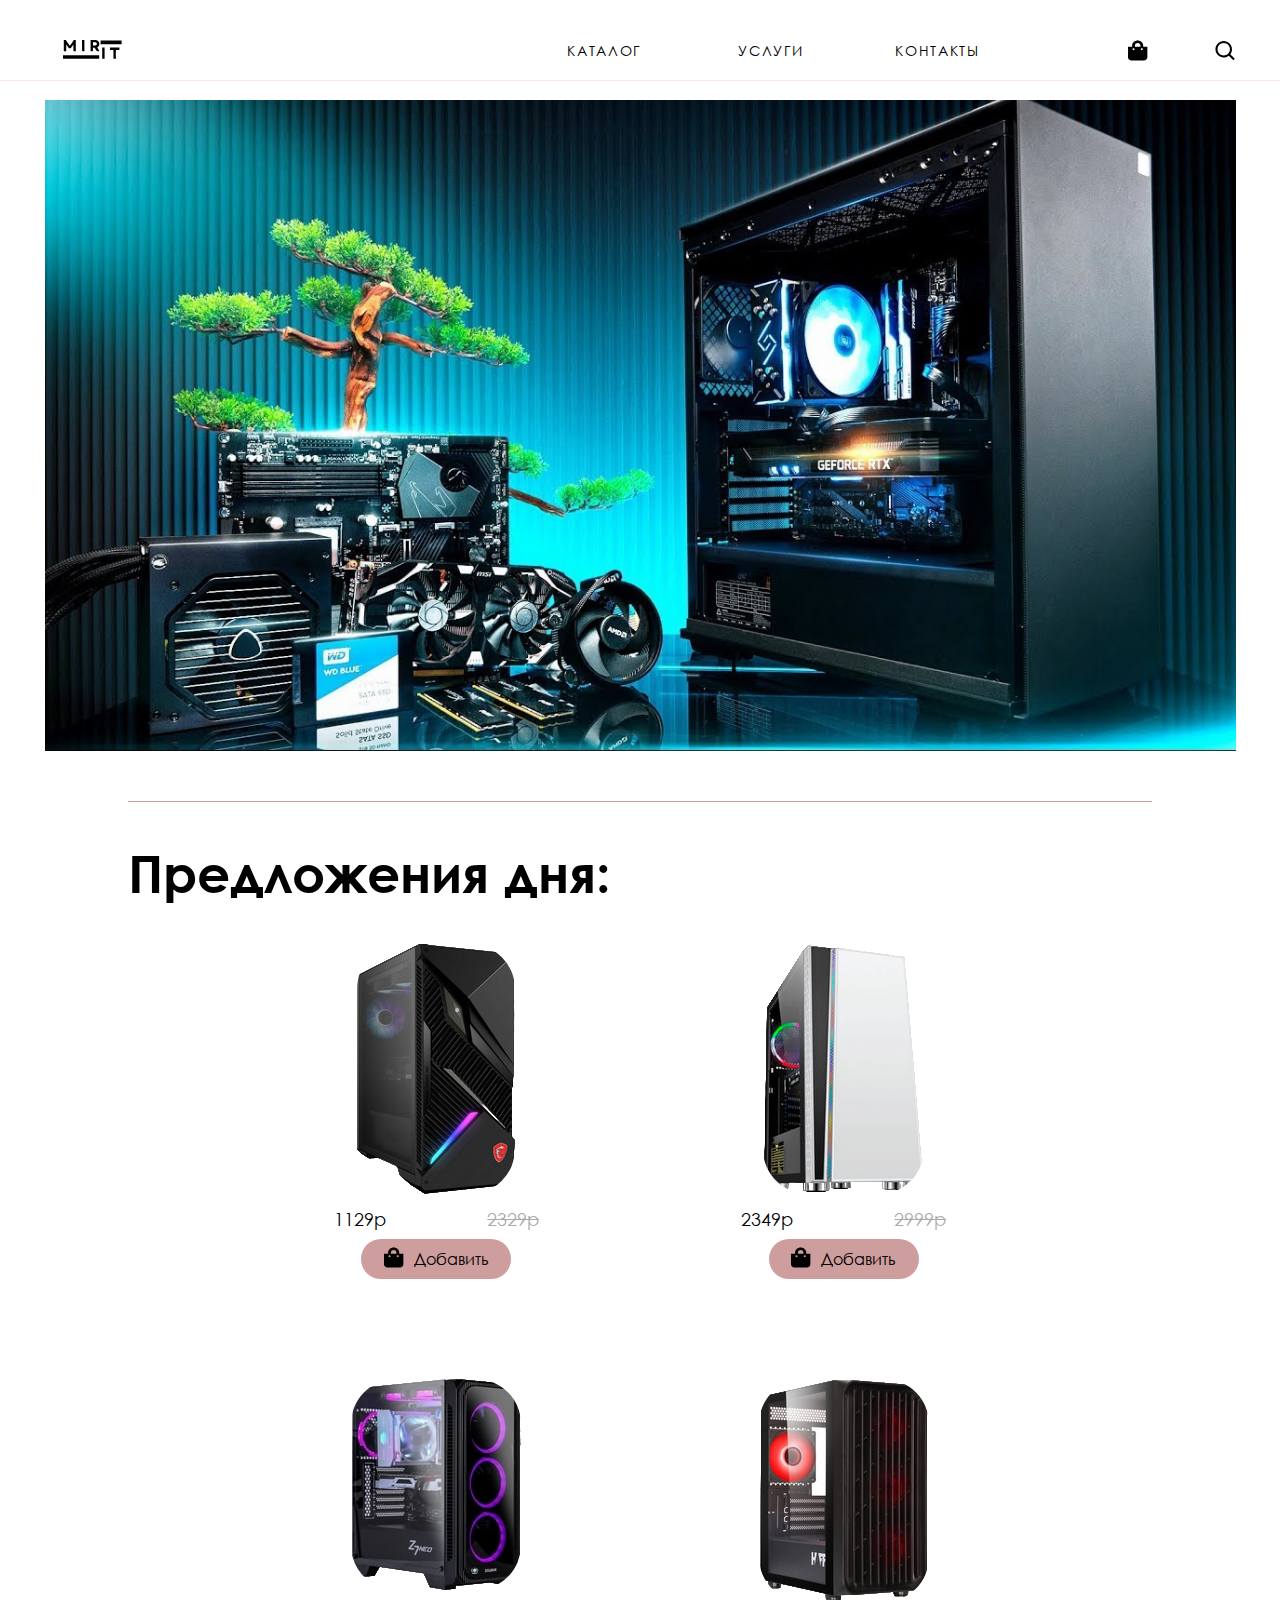
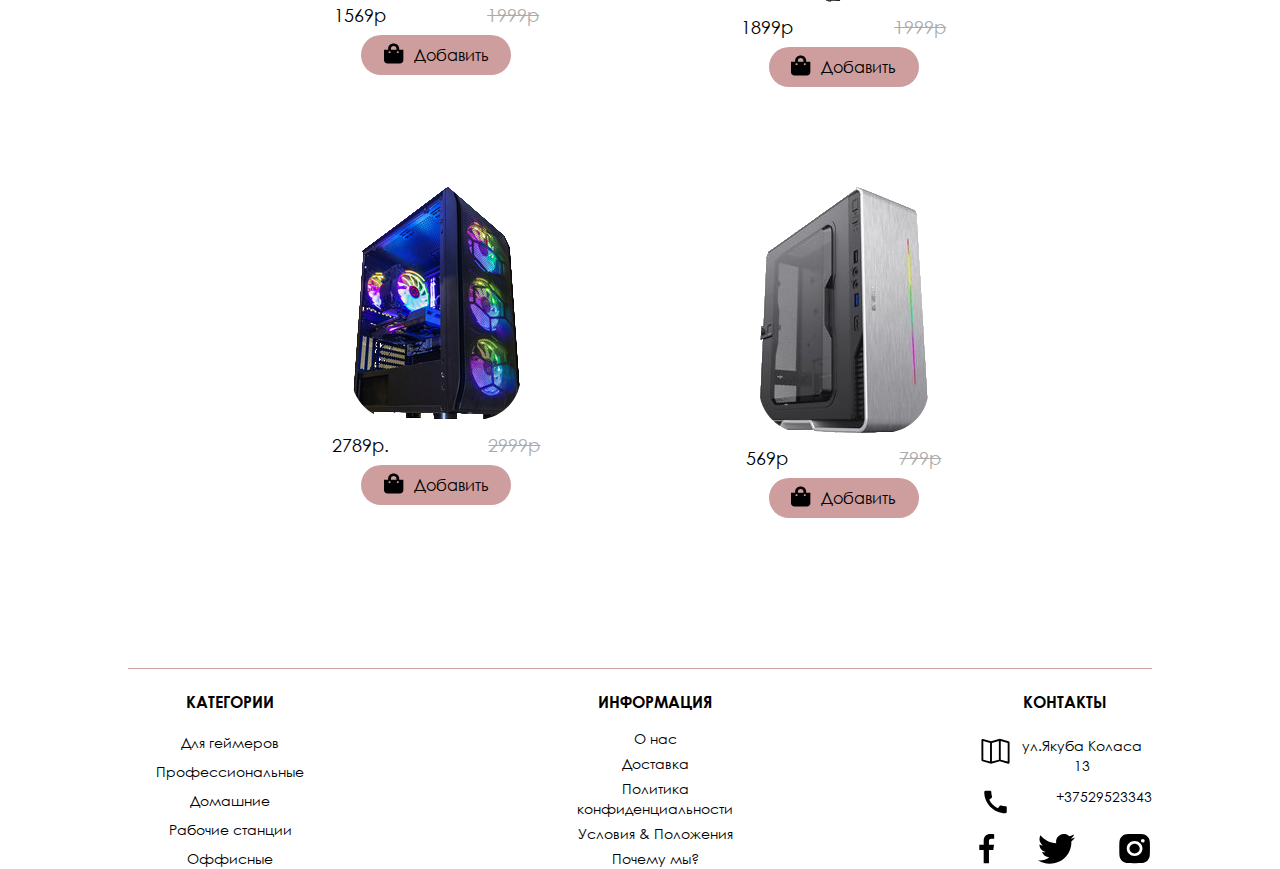
==== index.html @ ecb58de8 "Add files via upload" ====
<!DOCTYPE html>
<html lang="en">
<head>

    <link rel="stylesheet" href="./styles/obnulator.css">
    <link rel="stylesheet" href="./styles/style.css">

    <meta charset="UTF-8">
    <meta http-equiv="X-UA-Compatible" content="IE=edge">
    <meta name="viewport" content="width=device-width, initial-scale=1.0">

    <title>MirIt</title>
</head>

<body>

    <nav>
        <div class="nav">
            <figure class="nav__logo">
              <a href="index.html">
                <svg version="1.0"class="white" xmlns="http://www.w3.org/2000/svg"
                width="150px" height="150px" viewBox="0 0 500.000000 500.000000"
                preserveAspectRatio="xMidYMid meet">
               
               <g transform="translate(0.000000,500.000000) scale(0.100000,-0.100000)"
               fill="#000000" stroke="none">
               <path d="M940 2721 l0 -281 60 0 60 0 2 168 3 167 65 -95 65 -95 45 0 44 0 66
               94 65 94 5 -164 5 -164 58 -3 57 -3 0 281 0 280 -49 0 -49 0 -98 -144 c-63
               -92 -103 -141 -109 -135 -5 5 -50 69 -101 142 l-91 132 -52 3 -51 3 0 -280z"/>
               <path d="M1852 2723 l3 -278 58 -3 57 -3 0 281 0 280 -60 0 -60 0 2 -277z"/>
               <path d="M2280 2720 l0 -281 58 3 57 3 3 88 3 88 42 -3 c41 -3 43 -5 93 -88
               l50 -85 67 -3 c37 -2 67 1 67 5 0 4 -23 47 -51 96 l-52 89 33 26 c100 78 90
               246 -18 310 -45 26 -54 27 -199 30 l-153 4 0 -282z m274 159 c35 -16 52 -69
               34 -106 -18 -38 -53 -53 -125 -53 l-63 0 0 85 0 85 65 0 c35 0 75 -5 89 -11z"/>
               <path d="M2780 2885 l0 -95 525 0 525 0 0 95 0 95 -525 0 -525 0 0 -95z"/>
               <path d="M2860 2340 l0 -280 60 0 60 0 0 280 0 280 -60 0 -60 0 0 -280z"/>
               <path d="M3250 2560 l0 -60 85 0 85 0 2 -217 3 -218 60 0 60 0 -3 164 c-2 91
               -1 189 3 218 l6 53 85 0 84 0 0 60 0 60 -235 0 -235 0 0 -60z"/>
               <path d="M900 2150 l0 -90 905 0 905 0 0 90 0 90 -905 0 -905 0 0 -90z"/>
               </g>
               </svg>
              </a>                 
           </figure>
            <div class="nav__links">
               <div class="nav__links__text">
                    <a href="catalog.html">КАТАЛОГ</a>
                    <a href="services.html">УСЛУГИ</a>
                    <a href="#contactUs">КОНТАКТЫ</a>
                </div>
                <figure class="nav__links__img">
                    <a href="shopping_cart.html">
                        <svg class="white" width="27" height="27" viewBox="0 0 27 27" fill="none" xmlns="http://www.w3.org/2000/svg">
                            <path d="M20.53 8.4375V6.75C20.53 3.02801 17.1809 0 13.0645 0C8.94803 0 5.59908 3.02801 5.59908 6.75V8.4375H0V22.7812C0 25.1112 2.08898 27 4.6659 27H21.4631C24.0401 27 26.129 25.1112 26.129 22.7812V8.4375H20.53ZM9.3318 6.75C9.3318 4.889 11.0063 3.375 13.0645 3.375C15.1228 3.375 16.7972 4.889 16.7972 6.75V8.4375H9.3318V6.75ZM18.6636 13.0781C17.8905 13.0781 17.2638 12.5115 17.2638 11.8125C17.2638 11.1135 17.8905 10.5469 18.6636 10.5469C19.4367 10.5469 20.0634 11.1135 20.0634 11.8125C20.0634 12.5115 19.4367 13.0781 18.6636 13.0781ZM7.46544 13.0781C6.69236 13.0781 6.06567 12.5115 6.06567 11.8125C6.06567 11.1135 6.69236 10.5469 7.46544 10.5469C8.23852 10.5469 8.86521 11.1135 8.86521 11.8125C8.86521 12.5115 8.23852 13.0781 7.46544 13.0781Z" fill="black"/>
                        </svg>
                        <svg class="gray" width="27" height="27" viewBox="0 0 27 27" fill="none" xmlns="http://www.w3.org/2000/svg">
                            <path d="M20.53 8.4375V6.75C20.53 3.02801 17.1809 0 13.0645 0C8.94803 0 5.59908 3.02801 5.59908 6.75V8.4375H0V22.7812C0 25.1112 2.08898 27 4.6659 27H21.4631C24.0401 27 26.129 25.1112 26.129 22.7812V8.4375H20.53ZM9.3318 6.75C9.3318 4.889 11.0063 3.375 13.0645 3.375C15.1228 3.375 16.7972 4.889 16.7972 6.75V8.4375H9.3318V6.75ZM18.6636 13.0781C17.8905 13.0781 17.2638 12.5115 17.2638 11.8125C17.2638 11.1135 17.8905 10.5469 18.6636 10.5469C19.4367 10.5469 20.0634 11.1135 20.0634 11.8125C20.0634 12.5115 19.4367 13.0781 18.6636 13.0781ZM7.46544 13.0781C6.69236 13.0781 6.06567 12.5115 6.06567 11.8125C6.06567 11.1135 6.69236 10.5469 7.46544 10.5469C8.23852 10.5469 8.86521 11.1135 8.86521 11.8125C8.86521 12.5115 8.23852 13.0781 7.46544 13.0781Z" fill="gray"/>
                        </svg>     
                    </a>
                    <a href="">
                        <svg class="white" width="25" height="25" viewBox="0 0 25 25" fill="none" xmlns="http://www.w3.org/2000/svg">
                            <path d="M10.9167 21.25C13.2094 21.2495 15.436 20.482 17.242 19.0697L22.9202 24.7478L24.7466 22.9214L19.0684 17.2432C20.4815 15.4371 21.2495 13.2099 21.25 10.9167C21.25 5.21912 16.6143 0.583328 10.9167 0.583328C5.21917 0.583328 0.583374 5.21912 0.583374 10.9167C0.583374 16.6142 5.21917 21.25 10.9167 21.25ZM10.9167 3.16666C15.1908 3.16666 18.6667 6.64254 18.6667 10.9167C18.6667 15.1908 15.1908 18.6667 10.9167 18.6667C6.64258 18.6667 3.16671 15.1908 3.16671 10.9167C3.16671 6.64254 6.64258 3.16666 10.9167 3.16666Z" fill="black"/>
                        </svg>
                        <svg class="gray" width="25" height="25" viewBox="0 0 25 25" fill="none" xmlns="http://www.w3.org/2000/svg">
                            <path d="M10.9167 21.25C13.2094 21.2495 15.436 20.482 17.242 19.0697L22.9202 24.7478L24.7466 22.9214L19.0684 17.2432C20.4815 15.4371 21.2495 13.2099 21.25 10.9167C21.25 5.21912 16.6143 0.583328 10.9167 0.583328C5.21917 0.583328 0.583374 5.21912 0.583374 10.9167C0.583374 16.6142 5.21917 21.25 10.9167 21.25ZM10.9167 3.16666C15.1908 3.16666 18.6667 6.64254 18.6667 10.9167C18.6667 15.1908 15.1908 18.6667 10.9167 18.6667C6.64258 18.6667 3.16671 15.1908 3.16671 10.9167C3.16671 6.64254 6.64258 3.16666 10.9167 3.16666Z" fill="gray"/>
                        </svg>
                    </a>
                </figure>
            </div>
        </div>

        <div class="nav__line"></div>
    </nav>

    <main>
        
         <div class="main__screen__text">
             
         </div>
         
    </main>

    <section>
        <div class="dailyOffers">
            <div class="dailyOffers__line"></div>
            <div class="dailyOffers__heading">
                Предложения дня:
            </div>
            <div class="dailyOffers__grid">
                <div class="dailyOffers__grid__element">
                    <a href="technique_review.html">
                        <figure>
                            <img src="./img/pc1forgames.png" alt="">
                        </figure>
                    </a>
                    <div class="dayliOffers__grid__element__about">
                        <div class="dailyOffers__grid__element__about__price">
                            <div class="dayliOffers__grid__element__about__price__new">1129р</div>
                            <div class="dayliOffers__grid__element__about__price__old">2329р</div>
                        </div>
                        <a href="#0">
                            <div class="dayliOffers__grid__element__about__button">
                                <figure>
                                    <svg class="white" width="27" height="27" viewBox="0 0 27 27" fill="none" xmlns="http://www.w3.org/2000/svg">
                                        <path d="M20.53 8.4375V6.75C20.53 3.02801 17.1809 0 13.0645 0C8.94803 0 5.59908 3.02801 5.59908 6.75V8.4375H0V22.7812C0 25.1112 2.08898 27 4.6659 27H21.4631C24.0401 27 26.129 25.1112 26.129 22.7812V8.4375H20.53ZM9.3318 6.75C9.3318 4.889 11.0063 3.375 13.0645 3.375C15.1228 3.375 16.7972 4.889 16.7972 6.75V8.4375H9.3318V6.75ZM18.6636 13.0781C17.8905 13.0781 17.2638 12.5115 17.2638 11.8125C17.2638 11.1135 17.8905 10.5469 18.6636 10.5469C19.4367 10.5469 20.0634 11.1135 20.0634 11.8125C20.0634 12.5115 19.4367 13.0781 18.6636 13.0781ZM7.46544 13.0781C6.69236 13.0781 6.06567 12.5115 6.06567 11.8125C6.06567 11.1135 6.69236 10.5469 7.46544 10.5469C8.23852 10.5469 8.86521 11.1135 8.86521 11.8125C8.86521 12.5115 8.23852 13.0781 7.46544 13.0781Z" fill="black"/>
                                    </svg>
                                    <svg class="gray" width="27" height="27" viewBox="0 0 27 27" fill="none" xmlns="http://www.w3.org/2000/svg">
                                        <path d="M20.53 8.4375V6.75C20.53 3.02801 17.1809 0 13.0645 0C8.94803 0 5.59908 3.02801 5.59908 6.75V8.4375H0V22.7812C0 25.1112 2.08898 27 4.6659 27H21.4631C24.0401 27 26.129 25.1112 26.129 22.7812V8.4375H20.53ZM9.3318 6.75C9.3318 4.889 11.0063 3.375 13.0645 3.375C15.1228 3.375 16.7972 4.889 16.7972 6.75V8.4375H9.3318V6.75ZM18.6636 13.0781C17.8905 13.0781 17.2638 12.5115 17.2638 11.8125C17.2638 11.1135 17.8905 10.5469 18.6636 10.5469C19.4367 10.5469 20.0634 11.1135 20.0634 11.8125C20.0634 12.5115 19.4367 13.0781 18.6636 13.0781ZM7.46544 13.0781C6.69236 13.0781 6.06567 12.5115 6.06567 11.8125C6.06567 11.1135 6.69236 10.5469 7.46544 10.5469C8.23852 10.5469 8.86521 11.1135 8.86521 11.8125C8.86521 12.5115 8.23852 13.0781 7.46544 13.0781Z" fill="lightgray"/>
                                    </svg>                                
                                </figure>
                                <div>
                                    Добавить
                                </div>
                            </div>
                        </a>
                    </div>
                </div>
                <div class="dailyOffers__grid__element">
                    <a href="technique_review.html">
                        <figure>
                            <img src="./img/pc2forgames.png" alt="">
                        </figure>
                    </a>
                    <div class="dayliOffers__grid__element__about">
                        <div class="dailyOffers__grid__element__about__price">
                            <div class="dayliOffers__grid__element__about__price__new">2349р</div>
                            <div class="dayliOffers__grid__element__about__price__old">2999р</div>
                        </div>
                        <a href="#0">
                            <div class="dayliOffers__grid__element__about__button">
                                <figure>
                                    <svg class="white" width="27" height="27" viewBox="0 0 27 27" fill="none" xmlns="http://www.w3.org/2000/svg">
                                        <path d="M20.53 8.4375V6.75C20.53 3.02801 17.1809 0 13.0645 0C8.94803 0 5.59908 3.02801 5.59908 6.75V8.4375H0V22.7812C0 25.1112 2.08898 27 4.6659 27H21.4631C24.0401 27 26.129 25.1112 26.129 22.7812V8.4375H20.53ZM9.3318 6.75C9.3318 4.889 11.0063 3.375 13.0645 3.375C15.1228 3.375 16.7972 4.889 16.7972 6.75V8.4375H9.3318V6.75ZM18.6636 13.0781C17.8905 13.0781 17.2638 12.5115 17.2638 11.8125C17.2638 11.1135 17.8905 10.5469 18.6636 10.5469C19.4367 10.5469 20.0634 11.1135 20.0634 11.8125C20.0634 12.5115 19.4367 13.0781 18.6636 13.0781ZM7.46544 13.0781C6.69236 13.0781 6.06567 12.5115 6.06567 11.8125C6.06567 11.1135 6.69236 10.5469 7.46544 10.5469C8.23852 10.5469 8.86521 11.1135 8.86521 11.8125C8.86521 12.5115 8.23852 13.0781 7.46544 13.0781Z" fill="black"/>
                                    </svg>
                                    <svg class="gray" width="27" height="27" viewBox="0 0 27 27" fill="none" xmlns="http://www.w3.org/2000/svg">
                                        <path d="M20.53 8.4375V6.75C20.53 3.02801 17.1809 0 13.0645 0C8.94803 0 5.59908 3.02801 5.59908 6.75V8.4375H0V22.7812C0 25.1112 2.08898 27 4.6659 27H21.4631C24.0401 27 26.129 25.1112 26.129 22.7812V8.4375H20.53ZM9.3318 6.75C9.3318 4.889 11.0063 3.375 13.0645 3.375C15.1228 3.375 16.7972 4.889 16.7972 6.75V8.4375H9.3318V6.75ZM18.6636 13.0781C17.8905 13.0781 17.2638 12.5115 17.2638 11.8125C17.2638 11.1135 17.8905 10.5469 18.6636 10.5469C19.4367 10.5469 20.0634 11.1135 20.0634 11.8125C20.0634 12.5115 19.4367 13.0781 18.6636 13.0781ZM7.46544 13.0781C6.69236 13.0781 6.06567 12.5115 6.06567 11.8125C6.06567 11.1135 6.69236 10.5469 7.46544 10.5469C8.23852 10.5469 8.86521 11.1135 8.86521 11.8125C8.86521 12.5115 8.23852 13.0781 7.46544 13.0781Z" fill="lightgray"/>
                                    </svg>                                
                                </figure>
                                <div>
                                    Добавить
                                </div>
                            </div>
                        </a>
                    </div>
                </div>
                <div class="dailyOffers__grid__element">
                    <a href="technique_review.html">
                        <figure>
                            <img src="./img/pc3forgames.png" alt="">
                        </figure>
                    </a>
                    <div class="dayliOffers__grid__element__about">
                        <div class="dailyOffers__grid__element__about__price">
                            <div class="dayliOffers__grid__element__about__price__new">1569р</div>
                            <div class="dayliOffers__grid__element__about__price__old">1999р</div>
                        </div>
                        <a href="#0">
                            <div class="dayliOffers__grid__element__about__button">
                                <figure>
                                    <svg class="white" width="27" height="27" viewBox="0 0 27 27" fill="none" xmlns="http://www.w3.org/2000/svg">
                                        <path d="M20.53 8.4375V6.75C20.53 3.02801 17.1809 0 13.0645 0C8.94803 0 5.59908 3.02801 5.59908 6.75V8.4375H0V22.7812C0 25.1112 2.08898 27 4.6659 27H21.4631C24.0401 27 26.129 25.1112 26.129 22.7812V8.4375H20.53ZM9.3318 6.75C9.3318 4.889 11.0063 3.375 13.0645 3.375C15.1228 3.375 16.7972 4.889 16.7972 6.75V8.4375H9.3318V6.75ZM18.6636 13.0781C17.8905 13.0781 17.2638 12.5115 17.2638 11.8125C17.2638 11.1135 17.8905 10.5469 18.6636 10.5469C19.4367 10.5469 20.0634 11.1135 20.0634 11.8125C20.0634 12.5115 19.4367 13.0781 18.6636 13.0781ZM7.46544 13.0781C6.69236 13.0781 6.06567 12.5115 6.06567 11.8125C6.06567 11.1135 6.69236 10.5469 7.46544 10.5469C8.23852 10.5469 8.86521 11.1135 8.86521 11.8125C8.86521 12.5115 8.23852 13.0781 7.46544 13.0781Z" fill="black"/>
                                    </svg>
                                    <svg class="gray" width="27" height="27" viewBox="0 0 27 27" fill="none" xmlns="http://www.w3.org/2000/svg">
                                        <path d="M20.53 8.4375V6.75C20.53 3.02801 17.1809 0 13.0645 0C8.94803 0 5.59908 3.02801 5.59908 6.75V8.4375H0V22.7812C0 25.1112 2.08898 27 4.6659 27H21.4631C24.0401 27 26.129 25.1112 26.129 22.7812V8.4375H20.53ZM9.3318 6.75C9.3318 4.889 11.0063 3.375 13.0645 3.375C15.1228 3.375 16.7972 4.889 16.7972 6.75V8.4375H9.3318V6.75ZM18.6636 13.0781C17.8905 13.0781 17.2638 12.5115 17.2638 11.8125C17.2638 11.1135 17.8905 10.5469 18.6636 10.5469C19.4367 10.5469 20.0634 11.1135 20.0634 11.8125C20.0634 12.5115 19.4367 13.0781 18.6636 13.0781ZM7.46544 13.0781C6.69236 13.0781 6.06567 12.5115 6.06567 11.8125C6.06567 11.1135 6.69236 10.5469 7.46544 10.5469C8.23852 10.5469 8.86521 11.1135 8.86521 11.8125C8.86521 12.5115 8.23852 13.0781 7.46544 13.0781Z" fill="lightgray"/>
                                    </svg>                                
                                </figure>
                                <div>
                                    Добавить
                                </div>
                            </div>
                        </a>
                    </div>
                </div>
                <div class="dailyOffers__grid__element">
                    <a href="technique_review.html">
                        <figure>
                            <img src="./img/pc4forgames.png" alt="">
                        </figure>
                    </a>
                    <div class="dayliOffers__grid__element__about">
                        <div class="dailyOffers__grid__element__about__price">
                            <div class="dayliOffers__grid__element__about__price__new">1899р</div>
                            <div class="dayliOffers__grid__element__about__price__old">1999р</div>
                        </div>
                        <a href="#0">
                            <div class="dayliOffers__grid__element__about__button">
                                <figure>
                                    <svg class="white" width="27" height="27" viewBox="0 0 27 27" fill="none" xmlns="http://www.w3.org/2000/svg">
                                        <path d="M20.53 8.4375V6.75C20.53 3.02801 17.1809 0 13.0645 0C8.94803 0 5.59908 3.02801 5.59908 6.75V8.4375H0V22.7812C0 25.1112 2.08898 27 4.6659 27H21.4631C24.0401 27 26.129 25.1112 26.129 22.7812V8.4375H20.53ZM9.3318 6.75C9.3318 4.889 11.0063 3.375 13.0645 3.375C15.1228 3.375 16.7972 4.889 16.7972 6.75V8.4375H9.3318V6.75ZM18.6636 13.0781C17.8905 13.0781 17.2638 12.5115 17.2638 11.8125C17.2638 11.1135 17.8905 10.5469 18.6636 10.5469C19.4367 10.5469 20.0634 11.1135 20.0634 11.8125C20.0634 12.5115 19.4367 13.0781 18.6636 13.0781ZM7.46544 13.0781C6.69236 13.0781 6.06567 12.5115 6.06567 11.8125C6.06567 11.1135 6.69236 10.5469 7.46544 10.5469C8.23852 10.5469 8.86521 11.1135 8.86521 11.8125C8.86521 12.5115 8.23852 13.0781 7.46544 13.0781Z" fill="black"/>
                                    </svg>
                                    <svg class="gray" width="27" height="27" viewBox="0 0 27 27" fill="none" xmlns="http://www.w3.org/2000/svg">
                                        <path d="M20.53 8.4375V6.75C20.53 3.02801 17.1809 0 13.0645 0C8.94803 0 5.59908 3.02801 5.59908 6.75V8.4375H0V22.7812C0 25.1112 2.08898 27 4.6659 27H21.4631C24.0401 27 26.129 25.1112 26.129 22.7812V8.4375H20.53ZM9.3318 6.75C9.3318 4.889 11.0063 3.375 13.0645 3.375C15.1228 3.375 16.7972 4.889 16.7972 6.75V8.4375H9.3318V6.75ZM18.6636 13.0781C17.8905 13.0781 17.2638 12.5115 17.2638 11.8125C17.2638 11.1135 17.8905 10.5469 18.6636 10.5469C19.4367 10.5469 20.0634 11.1135 20.0634 11.8125C20.0634 12.5115 19.4367 13.0781 18.6636 13.0781ZM7.46544 13.0781C6.69236 13.0781 6.06567 12.5115 6.06567 11.8125C6.06567 11.1135 6.69236 10.5469 7.46544 10.5469C8.23852 10.5469 8.86521 11.1135 8.86521 11.8125C8.86521 12.5115 8.23852 13.0781 7.46544 13.0781Z" fill="lightgray"/>
                                    </svg>                                
                                </figure>
                                <div>
                                    Добавить
                                </div>
                            </div>
                        </a>
                    </div>
                </div>
                <div class="dailyOffers__grid__element">
                    <a href="technique_review.html">
                        <figure>
                            <img src="./img/pc5forgames.png" alt="">
                        </figure>
                    </a>
                    <div class="dayliOffers__grid__element__about">
                        <div class="dailyOffers__grid__element__about__price">
                            <div class="dayliOffers__grid__element__about__price__new">2789р.</div>
                            <div class="dayliOffers__grid__element__about__price__old">2999р</div>
                        </div>
                        <a href="#0">
                            <div class="dayliOffers__grid__element__about__button">
                                <figure>
                                    <svg class="white" width="27" height="27" viewBox="0 0 27 27" fill="none" xmlns="http://www.w3.org/2000/svg">
                                        <path d="M20.53 8.4375V6.75C20.53 3.02801 17.1809 0 13.0645 0C8.94803 0 5.59908 3.02801 5.59908 6.75V8.4375H0V22.7812C0 25.1112 2.08898 27 4.6659 27H21.4631C24.0401 27 26.129 25.1112 26.129 22.7812V8.4375H20.53ZM9.3318 6.75C9.3318 4.889 11.0063 3.375 13.0645 3.375C15.1228 3.375 16.7972 4.889 16.7972 6.75V8.4375H9.3318V6.75ZM18.6636 13.0781C17.8905 13.0781 17.2638 12.5115 17.2638 11.8125C17.2638 11.1135 17.8905 10.5469 18.6636 10.5469C19.4367 10.5469 20.0634 11.1135 20.0634 11.8125C20.0634 12.5115 19.4367 13.0781 18.6636 13.0781ZM7.46544 13.0781C6.69236 13.0781 6.06567 12.5115 6.06567 11.8125C6.06567 11.1135 6.69236 10.5469 7.46544 10.5469C8.23852 10.5469 8.86521 11.1135 8.86521 11.8125C8.86521 12.5115 8.23852 13.0781 7.46544 13.0781Z" fill="black"/>
                                    </svg>
                                    <svg class="gray" width="27" height="27" viewBox="0 0 27 27" fill="none" xmlns="http://www.w3.org/2000/svg">
                                        <path d="M20.53 8.4375V6.75C20.53 3.02801 17.1809 0 13.0645 0C8.94803 0 5.59908 3.02801 5.59908 6.75V8.4375H0V22.7812C0 25.1112 2.08898 27 4.6659 27H21.4631C24.0401 27 26.129 25.1112 26.129 22.7812V8.4375H20.53ZM9.3318 6.75C9.3318 4.889 11.0063 3.375 13.0645 3.375C15.1228 3.375 16.7972 4.889 16.7972 6.75V8.4375H9.3318V6.75ZM18.6636 13.0781C17.8905 13.0781 17.2638 12.5115 17.2638 11.8125C17.2638 11.1135 17.8905 10.5469 18.6636 10.5469C19.4367 10.5469 20.0634 11.1135 20.0634 11.8125C20.0634 12.5115 19.4367 13.0781 18.6636 13.0781ZM7.46544 13.0781C6.69236 13.0781 6.06567 12.5115 6.06567 11.8125C6.06567 11.1135 6.69236 10.5469 7.46544 10.5469C8.23852 10.5469 8.86521 11.1135 8.86521 11.8125C8.86521 12.5115 8.23852 13.0781 7.46544 13.0781Z" fill="lightgray"/>
                                    </svg>                                
                                </figure>
                                <div>
                                    Добавить
                                </div>
                            </div>
                        </a>
                    </div>
                </div>
                <div class="dailyOffers__grid__element">
                    <a href="technique_review.html">
                        <figure>
                            <img src="./img/pc1forhome.png" alt="">
                        </figure>
                    </a>
                    <div class="dayliOffers__grid__element__about">
                        <div class="dailyOffers__grid__element__about__price">
                            <div class="dayliOffers__grid__element__about__price__new">569р</div>
                            <div class="dayliOffers__grid__element__about__price__old">799р</div>
                        </div>
                        <a href="#0">
                            <div class="dayliOffers__grid__element__about__button">
                                <figure>
                                    <svg class="white" width="27" height="27" viewBox="0 0 27 27" fill="none" xmlns="http://www.w3.org/2000/svg">
                                        <path d="M20.53 8.4375V6.75C20.53 3.02801 17.1809 0 13.0645 0C8.94803 0 5.59908 3.02801 5.59908 6.75V8.4375H0V22.7812C0 25.1112 2.08898 27 4.6659 27H21.4631C24.0401 27 26.129 25.1112 26.129 22.7812V8.4375H20.53ZM9.3318 6.75C9.3318 4.889 11.0063 3.375 13.0645 3.375C15.1228 3.375 16.7972 4.889 16.7972 6.75V8.4375H9.3318V6.75ZM18.6636 13.0781C17.8905 13.0781 17.2638 12.5115 17.2638 11.8125C17.2638 11.1135 17.8905 10.5469 18.6636 10.5469C19.4367 10.5469 20.0634 11.1135 20.0634 11.8125C20.0634 12.5115 19.4367 13.0781 18.6636 13.0781ZM7.46544 13.0781C6.69236 13.0781 6.06567 12.5115 6.06567 11.8125C6.06567 11.1135 6.69236 10.5469 7.46544 10.5469C8.23852 10.5469 8.86521 11.1135 8.86521 11.8125C8.86521 12.5115 8.23852 13.0781 7.46544 13.0781Z" fill="black"/>
                                    </svg>
                                    <svg class="gray" width="27" height="27" viewBox="0 0 27 27" fill="none" xmlns="http://www.w3.org/2000/svg">
                                        <path d="M20.53 8.4375V6.75C20.53 3.02801 17.1809 0 13.0645 0C8.94803 0 5.59908 3.02801 5.59908 6.75V8.4375H0V22.7812C0 25.1112 2.08898 27 4.6659 27H21.4631C24.0401 27 26.129 25.1112 26.129 22.7812V8.4375H20.53ZM9.3318 6.75C9.3318 4.889 11.0063 3.375 13.0645 3.375C15.1228 3.375 16.7972 4.889 16.7972 6.75V8.4375H9.3318V6.75ZM18.6636 13.0781C17.8905 13.0781 17.2638 12.5115 17.2638 11.8125C17.2638 11.1135 17.8905 10.5469 18.6636 10.5469C19.4367 10.5469 20.0634 11.1135 20.0634 11.8125C20.0634 12.5115 19.4367 13.0781 18.6636 13.0781ZM7.46544 13.0781C6.69236 13.0781 6.06567 12.5115 6.06567 11.8125C6.06567 11.1135 6.69236 10.5469 7.46544 10.5469C8.23852 10.5469 8.86521 11.1135 8.86521 11.8125C8.86521 12.5115 8.23852 13.0781 7.46544 13.0781Z" fill="lightgray"/>
                                    </svg>                                
                                </figure>
                                <div>
                                    Добавить
                                </div>
                            </div>
                        </a>
                    </div>
                </div>
            </div>
        </div>
    </section>

    <footer>
        <div class="footer" id="contactUs">
            <div class="footer__line"></div>
            <div class="footer__info">
                <div class="footer__info__categories">
                    <div class="footer__info__header">КАТЕГОРИИ</div>
                    <div><a href="catalog.html">Для геймеров</a></div>
                    <div><a href="catalog.html">Профессиональные</a></div>
                    <div><a href="catalog.html">Домашние</a></div>
                    <div><a href="catalog.html">Рабочие станции</a></div>
                    <div><a href="catalog.html">Оффисные</a></div>
                </div>
                <div class="footer__info__information">
                    <div class="footer__info__header">ИНФОРМАЦИЯ</div>
                    <div><a href="services.html">О нас</a></div>
                    <div><a href="services.html">Доставка</a></div>
                    <div><a href="services.html">Политика конфиденциальности</a></div>
                    <div><a href="services.html">Условия & Положения</a></div>
                    <div><a href="services.html">Почему мы?</a></div>
                </div>
                <div class="footer__info__contactUs">
                    <div class="footer__info__header">КОНТАКТЫ</div>
                    <div class="footer__info__contactUs__map">
                        <figure>
                            <svg width="35" height="35" viewBox="0 0 35 35" fill="none" xmlns="http://www.w3.org/2000/svg">
                                <path d="M32.7076 6.0855L22.5312 3.23901L12.3252 6.11394L2.83411 3.42153C2.63073 3.36383 2.41675 3.35408 2.20896 3.39304C2.00118 3.432 1.80526 3.51862 1.63661 3.64608C1.46795 3.77355 1.33115 3.93838 1.23696 4.12765C1.14277 4.31691 1.09375 4.52543 1.09375 4.73684V28.02C1.09478 28.3768 1.21165 28.7236 1.42676 29.0083C1.64187 29.2929 1.9436 29.5 2.28655 29.5984L12.3229 32.4456L22.5334 29.5694L32.1709 32.2652C32.3741 32.322 32.5877 32.3311 32.7949 32.2916C33.0022 32.2521 33.1975 32.1652 33.3656 32.0376C33.5337 31.9101 33.6699 31.7453 33.7637 31.5563C33.8575 31.3673 33.9063 31.1592 33.9062 30.9482V7.66549C33.9053 7.30763 33.7879 6.95981 33.5716 6.67471C33.3553 6.38961 33.052 6.18276 32.7076 6.0855ZM11.1426 29.8366L3.28125 27.6064V5.82218L11.1426 8.05233V29.8366ZM21.4385 27.6048L13.3301 29.8888V8.10347L21.4385 5.81944V27.6048ZM31.7188 29.8669L23.626 27.6035V5.81664L31.7188 8.08009V29.8669Z" fill="black"/>
                            </svg>                                
                        </figure>
                        <div>ул.Якуба Коласа 13</div>
                    </div>
                    <div class="footer__info__contactUs__call">
                        <figure>
                            <svg width="35" height="35" viewBox="0 0 35 35" fill="none" xmlns="http://www.w3.org/2000/svg">
                                <path d="M29.1812 22.4292C27.3875 22.4292 25.6521 22.1375 24.0333 21.6125C23.7797 21.5265 23.5071 21.5138 23.2465 21.5757C22.986 21.6376 22.7482 21.7717 22.5604 21.9625L20.2708 24.8354C16.1437 22.8667 12.2792 19.1479 10.2229 14.875L13.0667 12.4542C13.4604 12.0458 13.5771 11.4771 13.4167 10.9667C12.8771 9.34792 12.6 7.6125 12.6 5.81875C12.6 5.03125 11.9437 4.375 11.1562 4.375H6.11042C5.32292 4.375 4.375 4.725 4.375 5.81875C4.375 19.3667 15.6479 30.625 29.1812 30.625C30.2167 30.625 30.625 29.7063 30.625 28.9042V23.8729C30.625 23.0854 29.9687 22.4292 29.1812 22.4292Z" fill="black"/>
                            </svg>                                 
                        </figure>
                        <div>+37529523343</div>
                    </div>
                    <div class="footer__info__contactUs__icons">
                        <figure>
                            <a href="https://vk.com/the_worth_guy">
                                <svg class="white" width="18" height="35" viewBox="0 0 18 35" fill="none" xmlns="http://www.w3.org/2000/svg">
                                    <path d="M11.2797 34.1251V18.5599H16.4007L17.1686 12.4922H11.2809V8.61461C11.2809 6.86346 11.7568 5.66142 14.2247 5.66142H17.3734V0.237854C15.8504 0.0748206 14.3198 -0.00451282 12.7884 0.000198048C8.25003 0.000198048 5.13695 2.82705 5.13695 8.01797V12.4922H0V18.5599H5.13695V34.1251H11.2797Z" fill="black"/>
                                </svg>  
                                <svg class="gray" width="18" height="35" viewBox="0 0 18 35" fill="none" xmlns="http://www.w3.org/2000/svg">
                                    <path d="M11.2797 34.1251V18.5599H16.4007L17.1686 12.4922H11.2809V8.61461C11.2809 6.86346 11.7568 5.66142 14.2247 5.66142H17.3734V0.237854C15.8504 0.0748206 14.3198 -0.00451282 12.7884 0.000198048C8.25003 0.000198048 5.13695 2.82705 5.13695 8.01797V12.4922H0V18.5599H5.13695V34.1251H11.2797Z" fill="gray"/>
                                </svg>
                            </a>                              
                        </figure>
                        <figure>
                            <a href="https://vk.com/the_worth_guy">
                                <svg class="white" width="39" height="30" viewBox="0 0 39 30" fill="none" xmlns="http://www.w3.org/2000/svg">
                                    <path d="M38.1615 3.50362C36.767 4.11105 35.2876 4.50973 33.7728 4.68638C35.3672 3.74801 36.5607 2.27322 37.1316 0.535908C35.6301 1.41163 33.988 2.03039 32.2754 2.36577C31.1233 1.16261 29.5995 0.365881 27.9399 0.098847C26.2803 -0.168187 24.5773 0.109359 23.0945 0.888551C21.6117 1.66774 20.4316 2.90514 19.737 4.4093C19.0423 5.91345 18.8717 7.60052 19.2516 9.20947C16.2128 9.0598 13.2399 8.28416 10.5261 6.93289C7.81223 5.58163 5.41808 3.68495 3.49905 1.366C2.52338 3.0192 2.22551 4.97531 2.66602 6.83651C3.10652 8.69772 4.25232 10.3243 5.87041 11.3854C4.65658 11.3461 3.46975 11.0233 2.40823 10.4438V10.537C2.41159 12.2663 3.02221 13.9415 4.13707 15.2801C5.25194 16.6187 6.8028 17.5386 8.52802 17.8847C7.87137 18.0588 7.19422 18.1472 6.51406 18.1475C6.03119 18.1476 5.54951 18.1008 5.076 18.0078C5.56359 19.4993 6.51382 20.8037 7.7937 21.7386C9.07357 22.6734 10.619 23.1918 12.2138 23.2213C9.50755 25.3046 6.16689 26.4341 2.72836 26.4285C2.11666 26.4302 1.50534 26.398 0.897339 26.332C4.39087 28.5407 8.45875 29.7131 12.6135 29.709C15.4747 29.7284 18.3113 29.1893 20.9585 28.123C23.6057 27.0566 26.0108 25.4843 28.034 23.4973C30.0572 21.5103 31.6582 19.1482 32.7439 16.5484C33.8297 13.9486 34.3787 11.1627 34.3588 8.35277L34.3334 7.38127C35.838 6.32701 37.135 5.01313 38.1615 3.50362Z" fill="black"/>
                                 </svg>
                                 <svg class="gray" width="39" height="30" viewBox="0 0 39 30" fill="none" xmlns="http://www.w3.org/2000/svg">
                                    <path d="M38.1615 3.50362C36.767 4.11105 35.2876 4.50973 33.7728 4.68638C35.3672 3.74801 36.5607 2.27322 37.1316 0.535908C35.6301 1.41163 33.988 2.03039 32.2754 2.36577C31.1233 1.16261 29.5995 0.365881 27.9399 0.098847C26.2803 -0.168187 24.5773 0.109359 23.0945 0.888551C21.6117 1.66774 20.4316 2.90514 19.737 4.4093C19.0423 5.91345 18.8717 7.60052 19.2516 9.20947C16.2128 9.0598 13.2399 8.28416 10.5261 6.93289C7.81223 5.58163 5.41808 3.68495 3.49905 1.366C2.52338 3.0192 2.22551 4.97531 2.66602 6.83651C3.10652 8.69772 4.25232 10.3243 5.87041 11.3854C4.65658 11.3461 3.46975 11.0233 2.40823 10.4438V10.537C2.41159 12.2663 3.02221 13.9415 4.13707 15.2801C5.25194 16.6187 6.8028 17.5386 8.52802 17.8847C7.87137 18.0588 7.19422 18.1472 6.51406 18.1475C6.03119 18.1476 5.54951 18.1008 5.076 18.0078C5.56359 19.4993 6.51382 20.8037 7.7937 21.7386C9.07357 22.6734 10.619 23.1918 12.2138 23.2213C9.50755 25.3046 6.16689 26.4341 2.72836 26.4285C2.11666 26.4302 1.50534 26.398 0.897339 26.332C4.39087 28.5407 8.45875 29.7131 12.6135 29.709C15.4747 29.7284 18.3113 29.1893 20.9585 28.123C23.6057 27.0566 26.0108 25.4843 28.034 23.4973C30.0572 21.5103 31.6582 19.1482 32.7439 16.5484C33.8297 13.9486 34.3787 11.1627 34.3588 8.35277L34.3334 7.38127C35.838 6.32701 37.135 5.01313 38.1615 3.50362Z" fill="gray"/>
                                 </svg>
                            </a>
                        </figure>
                        <figure>
                            <a href="https://vk.com/the_worth_guy">
                                <svg class="white" width="35" height="34" viewBox="0 0 35 34" fill="none" xmlns="http://www.w3.org/2000/svg">
                                    <path d="M17.6218 11.0171C14.4317 11.0171 11.8283 13.4941 11.8283 16.5292C11.8283 19.5644 14.4317 22.0413 17.6218 22.0413C20.8119 22.0413 23.4153 19.5644 23.4153 16.5292C23.4153 13.4941 20.8119 11.0171 17.6218 11.0171ZM34.9979 16.5292C34.9979 14.2467 35.0196 11.9848 34.8849 9.70632C34.7502 7.05985 34.1156 4.71111 32.0816 2.77588C30.0432 0.83652 27.5789 0.236931 24.7974 0.108743C22.3983 -0.0194456 20.0209 0.00122996 17.6261 0.00122996C15.227 0.00122996 12.8496 -0.0194456 10.4549 0.108743C7.67332 0.236931 5.20467 0.840656 3.17065 2.77588C1.13228 4.71525 0.502078 7.05985 0.367346 9.70632C0.232613 11.9889 0.254345 14.2508 0.254345 16.5292C0.254345 18.8077 0.232613 21.0737 0.367346 23.3522C0.502078 25.9986 1.13662 28.3474 3.17065 30.2826C5.20902 32.2219 7.67332 32.8215 10.4549 32.9497C12.854 33.0779 15.2314 33.0572 17.6261 33.0572C20.0252 33.0572 22.4026 33.0779 24.7974 32.9497C27.5789 32.8215 30.0476 32.2178 32.0816 30.2826C34.12 28.3432 34.7502 25.9986 34.8849 23.3522C35.024 21.0737 34.9979 18.8118 34.9979 16.5292ZM17.6218 25.0103C12.6888 25.0103 8.70771 21.2226 8.70771 16.5292C8.70771 11.8359 12.6888 8.04814 17.6218 8.04814C22.5547 8.04814 26.5358 11.8359 26.5358 16.5292C26.5358 21.2226 22.5547 25.0103 17.6218 25.0103ZM26.9009 9.6815C25.7492 9.6815 24.8191 8.79659 24.8191 7.70079C24.8191 6.60499 25.7492 5.72008 26.9009 5.72008C28.0527 5.72008 28.9828 6.60499 28.9828 7.70079C28.9831 7.96099 28.9295 8.21871 28.825 8.45916C28.7205 8.69962 28.5671 8.9181 28.3738 9.1021C28.1804 9.28609 27.9507 9.43197 27.698 9.5314C27.4453 9.63082 27.1744 9.68183 26.9009 9.6815Z" fill="black"/>
                                </svg>
                                <svg class="gray" width="35" height="34" viewBox="0 0 35 34" fill="none" xmlns="http://www.w3.org/2000/svg">
                                    <path d="M17.6218 11.0171C14.4317 11.0171 11.8283 13.4941 11.8283 16.5292C11.8283 19.5644 14.4317 22.0413 17.6218 22.0413C20.8119 22.0413 23.4153 19.5644 23.4153 16.5292C23.4153 13.4941 20.8119 11.0171 17.6218 11.0171ZM34.9979 16.5292C34.9979 14.2467 35.0196 11.9848 34.8849 9.70632C34.7502 7.05985 34.1156 4.71111 32.0816 2.77588C30.0432 0.83652 27.5789 0.236931 24.7974 0.108743C22.3983 -0.0194456 20.0209 0.00122996 17.6261 0.00122996C15.227 0.00122996 12.8496 -0.0194456 10.4549 0.108743C7.67332 0.236931 5.20467 0.840656 3.17065 2.77588C1.13228 4.71525 0.502078 7.05985 0.367346 9.70632C0.232613 11.9889 0.254345 14.2508 0.254345 16.5292C0.254345 18.8077 0.232613 21.0737 0.367346 23.3522C0.502078 25.9986 1.13662 28.3474 3.17065 30.2826C5.20902 32.2219 7.67332 32.8215 10.4549 32.9497C12.854 33.0779 15.2314 33.0572 17.6261 33.0572C20.0252 33.0572 22.4026 33.0779 24.7974 32.9497C27.5789 32.8215 30.0476 32.2178 32.0816 30.2826C34.12 28.3432 34.7502 25.9986 34.8849 23.3522C35.024 21.0737 34.9979 18.8118 34.9979 16.5292ZM17.6218 25.0103C12.6888 25.0103 8.70771 21.2226 8.70771 16.5292C8.70771 11.8359 12.6888 8.04814 17.6218 8.04814C22.5547 8.04814 26.5358 11.8359 26.5358 16.5292C26.5358 21.2226 22.5547 25.0103 17.6218 25.0103ZM26.9009 9.6815C25.7492 9.6815 24.8191 8.79659 24.8191 7.70079C24.8191 6.60499 25.7492 5.72008 26.9009 5.72008C28.0527 5.72008 28.9828 6.60499 28.9828 7.70079C28.9831 7.96099 28.9295 8.21871 28.825 8.45916C28.7205 8.69962 28.5671 8.9181 28.3738 9.1021C28.1804 9.28609 27.9507 9.43197 27.698 9.5314C27.4453 9.63082 27.1744 9.68183 26.9009 9.6815Z" fill="gray"/>
                                </svg> 
                            </a>                               
                        </figure>
                    </div>
                </div>
            </div>
        </div>
    </footer>
    <script>
        const links = document.querySelectorAll('.nav__links__text a');
        
    
        links.forEach(link => {
            link.addEventListener('mouseenter', () => {
                
                link.style.backgroundColor = 'gray';
            });
        
           
            link.addEventListener('mouseleave', () => {
            
                link.style.backgroundColor = '';
            });
        });
        </script>
</body>

</html>
---- styles/obnulator.css ----
*{
	padding: 0;
	margin: 0;
	border: 0;
}
*,*:before,*:after{
	-moz-box-sizing: border-box;
	-webkit-box-sizing: border-box;
	box-sizing: border-box;
}
:focus,:active{outline: none;}
a:focus,a:active{outline: none;}

html,body{
	width: 100%;
	-ms-text-size-adjust: 100%;
	-moz-text-size-adjust: 100%;
	-webkit-text-size-adjust: 100%;
}
input,button,textarea{font-family:inherit;}

input::-ms-clear{display: none;}
button{cursor: pointer;}
button::-moz-focus-inner {padding:0;border:0;}
a, a:visited{text-decoration: none;}
a:hover{text-decoration: none;}
ul li{list-style: none;}
img{vertical-align: top;}

h1,h2,h3,h4,h5,h6{font-size:inherit;font-weight: 400;}
---- styles/style.css ----
@font-face {
  font-family: 'CenturyGothic';
  src: url("../fonts/centurygothic.ttf");
  font-weight: 400;
}

@font-face {
  font-family: 'CenturyGothic';
  src: url("../fonts/centurygothic_bold.ttf");
  font-weight: 700;
}

@font-face {
  font-family: 'Mistrain';
  src: url("../fonts/mistrain.ttf");
  font-weight: 400;
}

.dailyOffers__line, .footer__line {
  width: 100%;
  height: 1px;
  background-color: #CE9D9D;
}

.nav__line {
  width: 100%;
  height: 1px;
  background-color: #FAE3E3;
}

nav {
  position: -webkit-sticky;
  position: sticky;
  z-index: 1;
  top: -25px;
}

.gray {
  display: none;
}

.nav {
  display: -webkit-box;
  display: -ms-flexbox;
  display: flex;
  padding: 45px;
  width: 100%;
  height: 100px;
  -webkit-box-align: center;
      -ms-flex-align: center;
          align-items: center;
  -webkit-box-pack: justify;
      -ms-flex-pack: justify;
          justify-content: space-between;
  background-color: #fff;
}

.nav__logo {
  height: 100%;
}

.nav__logo a {
  display: -webkit-box;
  display: -ms-flexbox;
  display: flex;
  height: 100%;
  -webkit-box-align: center;
      -ms-flex-align: center;
          align-items: center;
  -webkit-box-pack: center;
      -ms-flex-pack: center;
          justify-content: center;
}

.nav__logo:hover .white {
  display: none;
}

.nav__logo:hover .gray {
  display: inline;
}

.nav__links {
  display: -webkit-box;
  display: -ms-flexbox;
  display: flex;
  width: 60%;
  height: 60px;
  -webkit-box-pack: justify;
      -ms-flex-pack: justify;
          justify-content: space-between;
}

.nav__links__text {
  display: -webkit-box;
  display: -ms-flexbox;
  display: flex;
  width: 70%;
  height: 100%;
  -webkit-box-pack: justify;
      -ms-flex-pack: justify;
          justify-content: space-between;
  font-size: 18px;
  line-height: 25px;
  text-align: center;
  letter-spacing: 0.15em;
}

.nav__links__text a {
  display: -webkit-box;
  display: -ms-flexbox;
  display: flex;
  -webkit-box-align: center;
      -ms-flex-align: center;
          align-items: center;
  -webkit-box-pack: center;
      -ms-flex-pack: center;
          justify-content: center;
  width: 255px;
  height: 100%;
  color: #000;
}

.nav__links__text a:hover {
  background-color: gray;
}

.nav__links__img {
  display: -webkit-box;
  display: -ms-flexbox;
  display: flex;
  width: 15%;
  height: 100%;
  -webkit-box-align: center;
      -ms-flex-align: center;
          align-items: center;
  -webkit-box-pack: justify;
      -ms-flex-pack: justify;
          justify-content: space-between;
}

.nav__links__img a {
  display: -webkit-box;
  display: -ms-flexbox;
  display: flex;
  height: 100%;
  -webkit-box-align: center;
      -ms-flex-align: center;
          align-items: center;
  -webkit-box-pack: center;
      -ms-flex-pack: center;
          justify-content: center;
}

.nav__links__img a:hover .white {
  display: none;
}

.nav__links__img a:hover .gray {
  display: inline;
}

.nav__line {
  margin-top: -20px;
}

@media (max-width: 1400.98px) {
  .nav__links__text {
    font-size: 14px;
    letter-spacing: 0.12em;
  }
  .nav__logo svg {
    width: 100px;
  }
  .nav__links__img svg {
    width: 20px;
  }
}

@media (max-width: 1024.98px) {
  nav {
    top: -10px;
  }
  .nav {
    padding: 25px;
    height: 60px;
  }
  .nav__links {
    height: 35px;
  }
  .nav__links__text {
    font-size: 11px;
    letter-spacing: 0.1em;
  }
  .nav__logo svg {
    width: 65px;
  }
  .nav__links__img svg {
    width: 17px;
  }
  .nav__line {
    margin-top: -12px;
  }
}

@media (max-width: 768.98px) {
  .nav__links {
    width: 70%;
  }
  .nav__links__text {
    font-size: 10px;
    letter-spacing: 0.08em;
    width: 80%;
  }
  .nav__logo svg {
    width: 60px;
  }
  .nav__links__img {
    width: 15%;
  }
  .nav__links__img svg {
    width: 13px;
  }
}

@media (max-width: 480.98px) {
  .nav__links {
    width: 80%;
  }
  .nav__links__text {
    font-size: 8px;
  }
  .nav__logo svg {
    width: 50px;
  }
  .nav__links__img svg {
    width: 12px;
  }
}

.dailyOffers {
  display: -webkit-box;
  display: -ms-flexbox;
  display: flex;
  -webkit-box-orient: vertical;
  -webkit-box-direction: normal;
      -ms-flex-direction: column;
          flex-direction: column;
  margin-top: 50px;
  padding: 0px 10%;
  width: 100%;
  -webkit-box-pack: justify;
      -ms-flex-pack: justify;
          justify-content: space-between;
}

.dailyOffers__heading {
  margin: 50px 0px;
  font-weight: bold;
  font-size: 78px;
}

.dailyOffers__grid {
  display: -ms-grid;
  display: grid;
  -webkit-box-pack: center;
      -ms-flex-pack: center;
          justify-content: center;
  -ms-grid-columns: 25% 25% 25%;
      grid-template-columns: 25% 25% 25%;
  grid-gap: 100px;
}

.dailyOffers__grid__element {
  display: -webkit-box;
  display: -ms-flexbox;
  display: flex;
  -webkit-box-orient: vertical;
  -webkit-box-direction: normal;
      -ms-flex-direction: column;
          flex-direction: column;
  -webkit-box-align: center;
      -ms-flex-align: center;
          align-items: center;
}

.dailyOffers__grid__element a figure img {
  max-width: 100%;
  height: auto;
  border-radius: 45px;
}

.dayliOffers__grid__element__about {
  margin-top: 15px;
  display: -webkit-box;
  display: -ms-flexbox;
  display: flex;
  width: 100%;
  -webkit-box-orient: vertical;
  -webkit-box-direction: normal;
      -ms-flex-direction: column;
          flex-direction: column;
  -webkit-box-pack: justify;
      -ms-flex-pack: justify;
          justify-content: space-between;
  -webkit-box-align: center;
      -ms-flex-align: center;
          align-items: center;
}

.dailyOffers__grid__element__about__price {
  display: -webkit-box;
  display: -ms-flexbox;
  display: flex;
  width: 100%;
  -webkit-box-align: center;
      -ms-flex-align: center;
          align-items: center;
  -ms-flex-pack: distribute;
      justify-content: space-around;
  font-style: normal;
  font-size: 26px;
  line-height: 32px;
  text-align: center;
}

.dailyOffers__grid__element__about__price__new {
  font-weight: 700;
}

.dayliOffers__grid__element__about__price__old {
  font-weight: 400;
  color: #ABABAB;
  text-decoration: line-through;
}

.dayliOffers__grid__element__about__button {
  display: -webkit-box;
  display: -ms-flexbox;
  display: flex;
  -webkit-box-align: center;
      -ms-flex-align: center;
          align-items: center;
  -webkit-box-pack: center;
      -ms-flex-pack: center;
          justify-content: center;
  margin-top: 10px;
  width: 230px;
  height: 50px;
  border-radius: 100px;
  background-color: #CE9D9D;
}

.dayliOffers__grid__element__about__button div {
  margin-left: 10px;
  font-weight: 400;
  font-size: 22px;
  line-height: 27px;
}

.dayliOffers__grid__element__about__button .gray {
  display: none;
}

.dayliOffers__grid__element__about__button:hover {
  background-color: #9B7F7F;
  color: lightgray;
}

.dayliOffers__grid__element__about__button:hover .white {
  display: none;
}

.dayliOffers__grid__element__about__button:hover .gray {
  display: inline;
}

@media (max-width: 1400.98px) {
  .dailyOffers__heading {
    margin: 40px 0px;
    font-size: 52px;
  }
  .dailyOffers__grid {
    -ms-grid-columns: 30% 30%;
        grid-template-columns: 30% 30%;
  }
  .dailyOffers__grid__element__about__price {
    font-size: 18px;
    line-height: 20px;
  }
  .dayliOffers__grid__element__about__button {
    width: 150px;
    height: 40px;
  }
  .dayliOffers__grid__element__about__button div {
    font-size: 16px;
    line-height: 18px;
  }
  .dayliOffers__grid__element__about__button svg {
    width: 20px;
  }
}

@media (max-width: 1024.98px) {
  .dailyOffers {
    margin-top: 35px;
  }
  .dailyOffers__heading {
    margin: 30px 0px;
    font-size: 40px;
  }
  .dailyOffers__grid {
    -ms-grid-columns: 35% 35%;
        grid-template-columns: 35% 35%;
  }
  .dailyOffers__grid__element__about__price {
    font-size: 14px;
    line-height: 16px;
  }
  .dayliOffers__grid__element__about__button {
    width: 120px;
    height: 30px;
  }
  .dayliOffers__grid__element__about__button div {
    font-size: 12px;
    line-height: 14px;
  }
  .dayliOffers__grid__element__about__button svg {
    width: 14px;
  }
}

@media (max-width: 768.98px) {
  .dailyOffers {
    margin-top: 30px;
  }
  .dailyOffers__heading {
    margin: 20px 0px;
    font-size: 28px;
  }
  .dailyOffers__grid {
    grid-gap: 50px;
  }
  .dailyOffers__grid__element a figure img {
    border-radius: 25px;
  }
  .dailyOffers__grid__element__about__price {
    font-size: 12px;
    line-height: 12px;
  }
  .dayliOffers__grid__element__about a {
    display: -webkit-box;
    display: -ms-flexbox;
    display: flex;
    -webkit-box-pack: center;
        -ms-flex-pack: center;
            justify-content: center;
    width: 100%;
  }
  .dayliOffers__grid__element__about__button {
    width: 100%;
    height: 30px;
  }
  .dayliOffers__grid__element__about__button div {
    font-size: 12px;
    line-height: 12px;
  }
  .dayliOffers__grid__element__about__button svg {
    width: 12px;
  }
}

@media (max-width: 480.98px) {
  .dailyOffers {
    margin-top: 20px;
  }
  .dailyOffers__heading {
    margin: 15px 0px;
    font-size: 22px;
  }
  .dailyOffers__grid {
    grid-gap: 40px;
  }
  .dailyOffers__grid__element__about__price {
    font-size: 12px;
  }
  .dayliOffers__grid__element__about__button {
    height: 25px;
  }
  .dayliOffers__grid__element__about__button div {
    font-size: 12px;
  }
  .dayliOffers__grid__element__about__button svg {
    width: 12px;
  }
}

.footer {
  margin-top: 150px;
  padding: 0px 10%;
  width: 100%;
  height: 180px;
}

.footer a:hover {
  color: gray;
}

.footer a:hover .white {
  display: none;
}

.footer a:hover .gray {
  display: inline;
}

.footer__info {
  display: -webkit-box;
  display: -ms-flexbox;
  display: flex;
  margin-top: 20px;
  width: 100%;
  -webkit-box-align: center;
      -ms-flex-align: center;
          align-items: center;
  text-align: center;
  -webkit-box-pack: justify;
      -ms-flex-pack: justify;
          justify-content: space-between;
  font-size: 16px;
  line-height: 20px;
  height: 100%;
}

.footer__info__header {
  margin-bottom: 10px;
  font-weight: 700;
  font-size: 20px;
  line-height: 25px;
}

.footer__info__categories {
  display: -webkit-box;
  display: -ms-flexbox;
  display: flex;
  height: 100%;
  width: 20%;
  -webkit-box-orient: vertical;
  -webkit-box-direction: normal;
      -ms-flex-direction: column;
          flex-direction: column;
  -webkit-box-align: center;
      -ms-flex-align: center;
          align-items: center;
  -webkit-box-pack: justify;
      -ms-flex-pack: justify;
          justify-content: space-between;
}

.footer__info__information {
  display: -webkit-box;
  display: -ms-flexbox;
  display: flex;
  height: 100%;
  width: 20%;
  -webkit-box-orient: vertical;
  -webkit-box-direction: normal;
      -ms-flex-direction: column;
          flex-direction: column;
  -webkit-box-align: center;
      -ms-flex-align: center;
          align-items: center;
  -webkit-box-pack: justify;
      -ms-flex-pack: justify;
          justify-content: space-between;
}

.footer__info__contactUs {
  display: -webkit-box;
  display: -ms-flexbox;
  display: flex;
  height: 100%;
  width: 17%;
  -webkit-box-orient: vertical;
  -webkit-box-direction: normal;
      -ms-flex-direction: column;
          flex-direction: column;
  -webkit-box-align: center;
      -ms-flex-align: center;
          align-items: center;
  -webkit-box-pack: justify;
      -ms-flex-pack: justify;
          justify-content: space-between;
}

.footer__info__contactUs__map {
  display: -webkit-box;
  display: -ms-flexbox;
  display: flex;
  width: 100%;
  -webkit-box-pack: justify;
      -ms-flex-pack: justify;
          justify-content: space-between;
}

.footer__info__contactUs__call {
  display: -webkit-box;
  display: -ms-flexbox;
  display: flex;
  width: 100%;
  -webkit-box-pack: justify;
      -ms-flex-pack: justify;
          justify-content: space-between;
}

.footer__info__contactUs__icons {
  display: -webkit-box;
  display: -ms-flexbox;
  display: flex;
  width: 100%;
  -webkit-box-pack: justify;
      -ms-flex-pack: justify;
          justify-content: space-between;
}

@media (max-width: 1400.98px) {
  .footer__info__header {
    font-size: 16px;
  }
  .footer__info {
    font-size: 14px;
  }
  .footer__info__contactUs svg {
    height: 30px;
  }
}

@media (max-width: 1024.98px) {
  .footer {
    height: 150px;
    margin-top: 100px;
  }
  .footer__info__header {
    font-size: 14px;
    line-height: normal;
  }
  .footer__info {
    font-size: 12px;
    line-height: normal;
  }
  .footer__info__contactUs svg {
    height: 20px;
    width: 25px;
  }
}

@media (max-width: 768.98px) {
  .footer {
    height: 120px;
    margin-top: 65px;
  }
  .footer__info {
    -webkit-box-pack: center;
        -ms-flex-pack: center;
            justify-content: center;
  }
  .footer__info__header {
    font-size: 16px;
  }
  .footer__info__categories {
    display: none;
  }
  .footer__info__information {
    display: none;
  }
  .footer__info__contactUs {
    width: 50%;
    font-size: 18px;
  }
  .footer__info__contactUs svg {
    height: 25px;
    width: 30px;
  }
}

@media (max-width: 480.98px) {
  .footer {
    height: 100px;
    margin-top: 50px;
  }
  .footer__info__header {
    font-size: 14px;
  }
  .footer__info__contactUs {
    width: 65%;
    font-size: 14px;
  }
  .footer__info__contactUs svg {
    height: 20px;
    width: 25px;
  }
}

html {
  scroll-behavior: smooth;
}

body {
  width: 100%;
  background-color: #fff;
  font-family: "CenturyGothic";

}

a {
  color: black;
}

main {
  width: 100%;
  height: 920px;
  background-image: url(../img/main.jpg);
  background-repeat: no-repeat;
  background-position: center center;
  background-size: contain;
}

.main__screen__text {
  display: -webkit-box;
  display: -ms-flexbox;
  display: flex;
  height: 100%;
  -webkit-box-align: center;
      -ms-flex-align: center;
          align-items: center;
  -webkit-box-pack: center;
      -ms-flex-pack: center;
          justify-content: center;
  font-weight: bold;
  font-size: 218px;
  line-height: 280px;
  letter-spacing: 0.3em;
  text-shadow: 17px 28px 15px rgba(0, 0, 0, 0.67);
}

@media (max-width: 1400.98px) {
  main {
    height: 670px;
  }
  .main__screen__text {
    font-size: 154px;
  }
}

@media (max-width: 1024.98px) {
  main {
    height: 490px;
  }
  .main__screen__text {
    font-size: 100px;
  }
}

@media (max-width: 768.98px) {
  main {
    height: 368px;
  }
  .main__screen__text {
    font-size: 78px;
  }
}

@media (max-width: 480.98px) {
  main {
    height: 230px;
  }
  .main__screen__text {
    font-size: 54px;
  }
}
/*# sourceMappingURL=style.css.map */
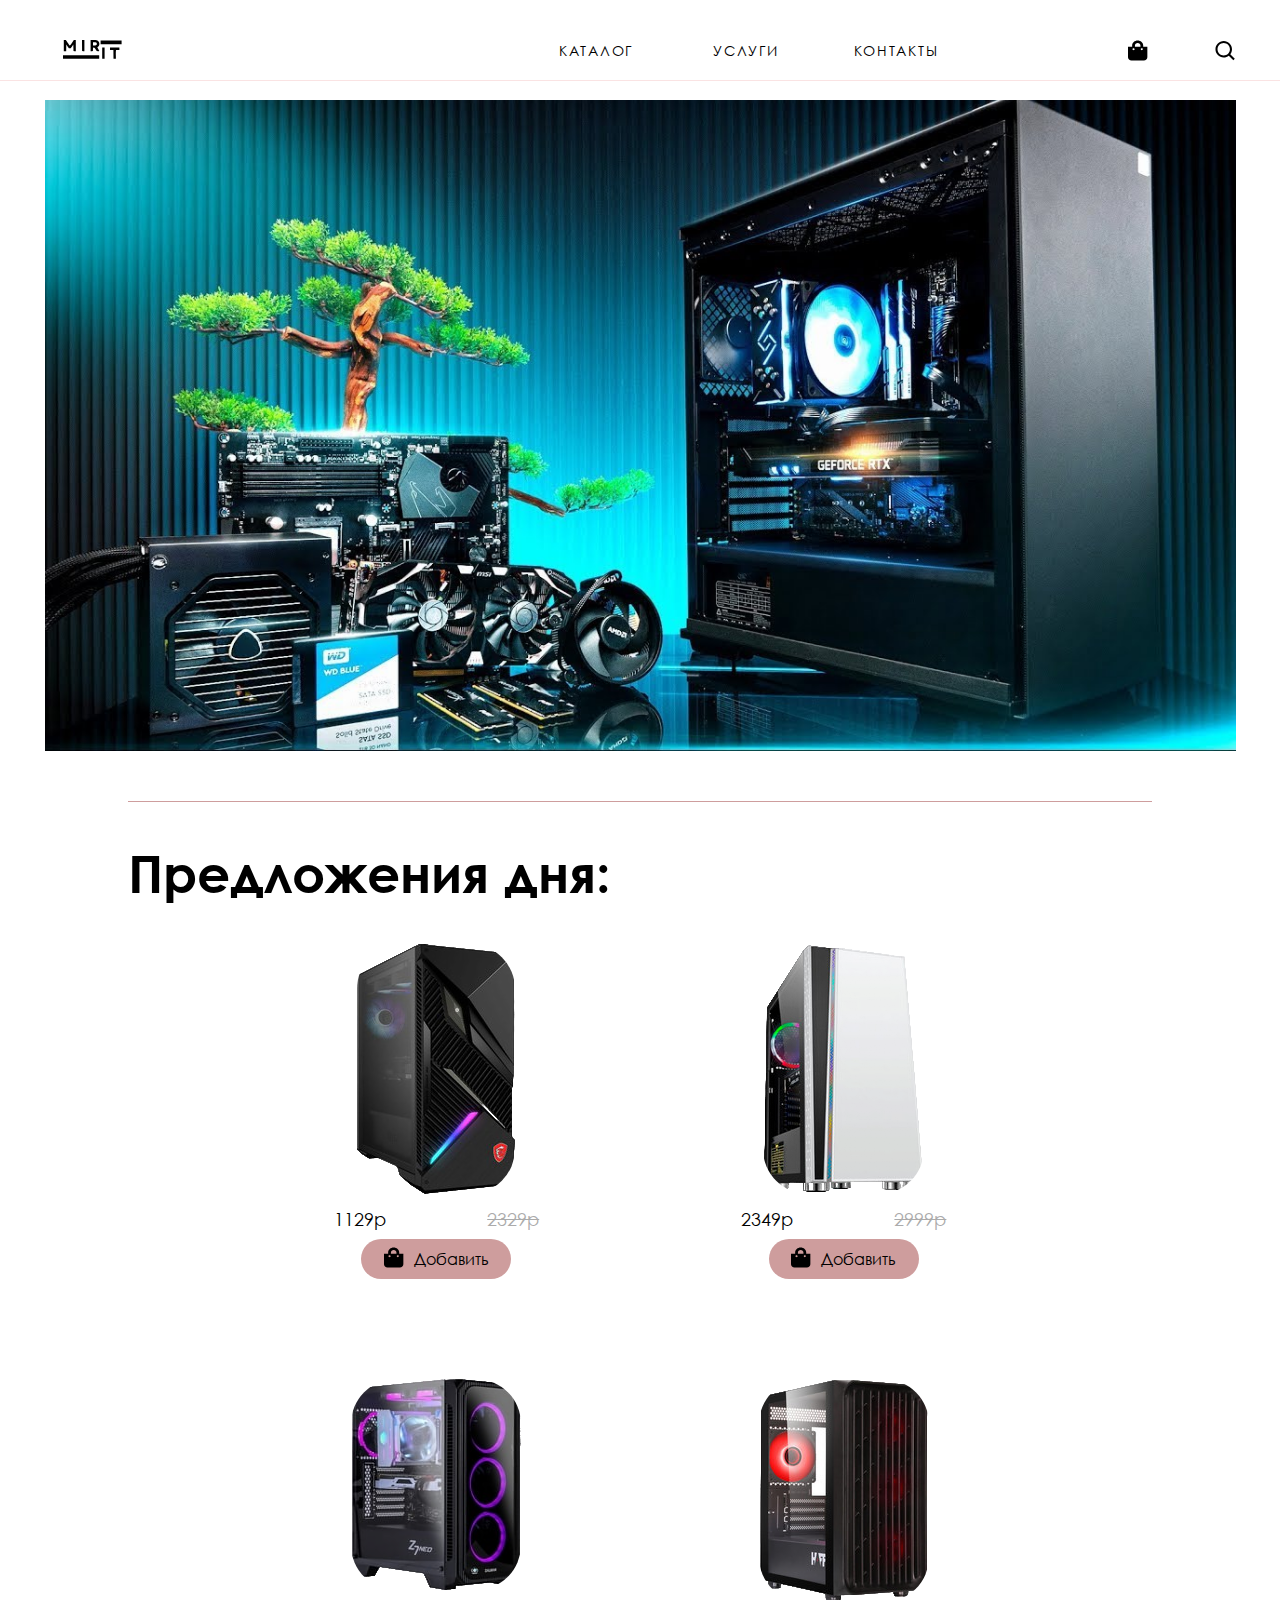
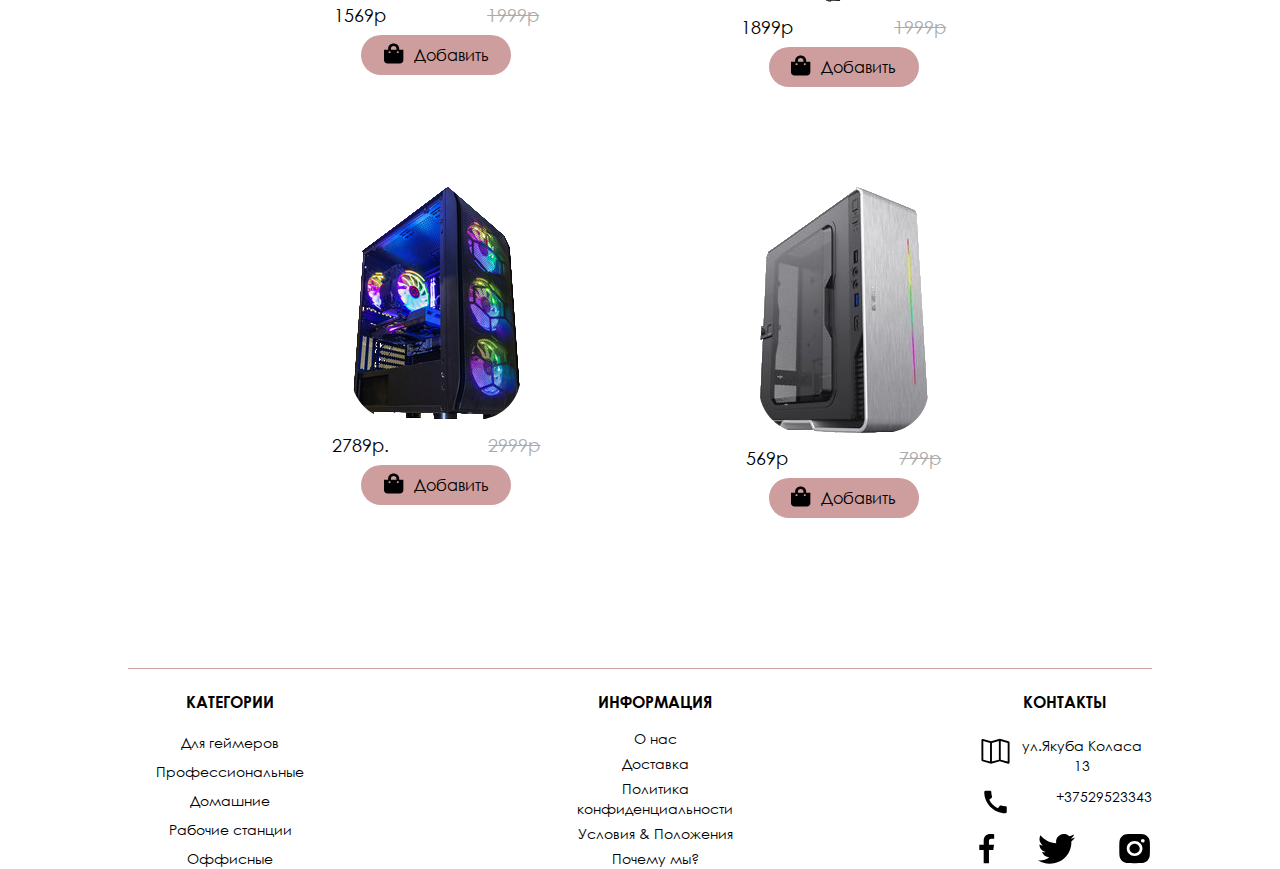
==== commit fc5452f9: "Add files via upload" ====
--- a/index.html
+++ b/index.html
@@ -41,12 +41,23 @@
                </svg>
               </a>                 
            </figure>
-            <div class="nav__links">
-               <div class="nav__links__text">
-                    <a href="catalog.html">КАТАЛОГ</a>
-                    <a href="services.html">УСЛУГИ</a>
-                    <a href="#contactUs">КОНТАКТЫ</a>
-                </div>
+           <div class="nav__links">
+            <div class="nav__links__text">
+                <button class="ham">
+                    
+                    <span class="menuIcon material-icons">
+                      menu
+                    </span>
+                    <span class="xIcon material-icons">
+                      close
+                    </span>
+                  </button>
+                  <ul class="menu">
+                    <li><a class="menuLink" href="catalog.html">КАТАЛОГ</a></li>
+                    <li><a class="menuLink" href="services.html">УСЛУГИ</a></li>
+                    <li><a class="menuLink" href="#contactUs">КОНТАКТЫ</a></li>
+                  </ul>
+             </div>
                 <figure class="nav__links__img">
                     <a href="shopping_cart.html">
                         <svg class="white" width="27" height="27" viewBox="0 0 27 27" fill="none" xmlns="http://www.w3.org/2000/svg">
@@ -333,6 +344,34 @@
         </div>
     </footer>
     <script>
+         
+    var menu = document.querySelector(".menu")
+var ham = document.querySelector(".ham")
+var xIcon = document.querySelector(".xIcon")
+var menuIcon = document.querySelector(".menuIcon")
+
+ham.addEventListener("click", toggleMenu)
+
+function toggleMenu() {
+  if (menu.classList.contains("showMenu")) {
+    menu.classList.remove("showMenu");
+    xIcon.style.display = "none";
+    menuIcon.style.display = "block";
+  } else {
+    menu.classList.add("showMenu");
+    xIcon.style.display = "block";
+    menuIcon.style.display = "none";
+  }
+}
+
+var menuLinks = document.querySelectorAll(".menuLink")
+
+menuLinks.forEach(
+  function (menuLink) {
+    menuLink.addEventListener("click", toggleMenu)
+  }
+)
+
         const links = document.querySelectorAll('.nav__links__text a');
         
     
--- a/styles/style.css
+++ b/styles/style.css
@@ -1,3 +1,13 @@
+.menu {
+  display: flex;
+}
+.ham {
+  display: none;
+}
+
+.nav__links__img{
+  position: relative;
+}
 @font-face {
   font-family: 'CenturyGothic';
   src: url("../fonts/centurygothic.ttf");
@@ -72,13 +82,7 @@
           justify-content: center;
 }
 
-.nav__logo:hover .white {
-  display: none;
-}
-
-.nav__logo:hover .gray {
-  display: inline;
-}
+
 
 .nav__links {
   display: -webkit-box;
@@ -116,13 +120,14 @@
   -webkit-box-pack: center;
       -ms-flex-pack: center;
           justify-content: center;
-  width: 255px;
-  height: 100%;
-  color: #000;
+  width: 150px;
+  height: 100%;
+
 }
 
 .nav__links__text a:hover {
   background-color: gray;
+  transform: scale(1.1);
 }
 
 .nav__links__img {
@@ -171,6 +176,7 @@
   }
   .nav__logo svg {
     width: 100px;
+    height: auto;
   }
   .nav__links__img svg {
     width: 20px;
@@ -194,6 +200,7 @@
   }
   .nav__logo svg {
     width: 65px;
+    height: auto;
   }
   .nav__links__img svg {
     width: 17px;
@@ -214,12 +221,67 @@
   }
   .nav__logo svg {
     width: 60px;
+    height: auto;
   }
   .nav__links__img {
     width: 15%;
   }
   .nav__links__img svg {
     width: 13px;
+  }
+  .ham {
+    display: block;
+  }
+  .ham {
+    position: fixed;
+    z-index: 100;
+    top: 5rem;
+    right: 1rem;
+    width: 3rem;
+    height: 3rem;
+    border: black solid 1px;
+    background: white;
+    cursor: pointer;
+  }
+  
+  .xIcon {
+    display: none;
+  }
+  
+  .menu {
+    display: block !important;
+    position: fixed;
+    top: 0;
+    left: 0;
+    right: 0;
+    bottom: 0;
+    width: 100%;
+    height: 100vh;
+    background: black;
+    color: white;
+    transform: translateY(-100%);
+    transition: transform 0.2s;
+    list-style: none;
+    padding-top: 4rem;
+  }
+  
+  .showMenu {
+    transform: translateY(0);
+  }
+  
+  li {
+    padding: 1rem 1rem;
+  }
+  
+  .menuLink {
+    display: inline;
+    font-size: 2rem;
+    color: white;
+    text-decoration: none;
+  }
+  
+  .menuLink:hover {
+    text-decoration: underline;
   }
 }
 
@@ -232,9 +294,64 @@
   }
   .nav__logo svg {
     width: 50px;
+    height: auto;
   }
   .nav__links__img svg {
     width: 12px;
+  }
+  .ham {
+    display: block;
+  }
+  .ham {
+    position: fixed;
+    z-index: 100;
+    top: 4rem;
+    right: 1rem;
+    width: 3rem;
+    height: 3rem;
+    border: black solid 1px;
+    background: white;
+    cursor: pointer;
+  }
+  
+  .xIcon {
+    display: none;
+  }
+  
+  .menu {
+    display: block !important;
+    position: fixed;
+    top: 0;
+    left: 0;
+    right: 0;
+    bottom: 0;
+    width: 100%;
+    height: 100vh;
+    background: black;
+    color: white;
+    transform: translateY(-100%);
+    transition: transform 0.2s;
+    list-style: none;
+    padding-top: 4rem;
+  }
+  
+  .showMenu {
+    transform: translateY(0);
+  }
+  
+  li {
+    padding: 1rem 1rem;
+  }
+  
+  .menuLink {
+    display: inline;
+    font-size: 2rem;
+    color: white;
+    text-decoration: none;
+  }
+  
+  .menuLink:hover {
+    text-decoration: underline;
   }
 }
 
